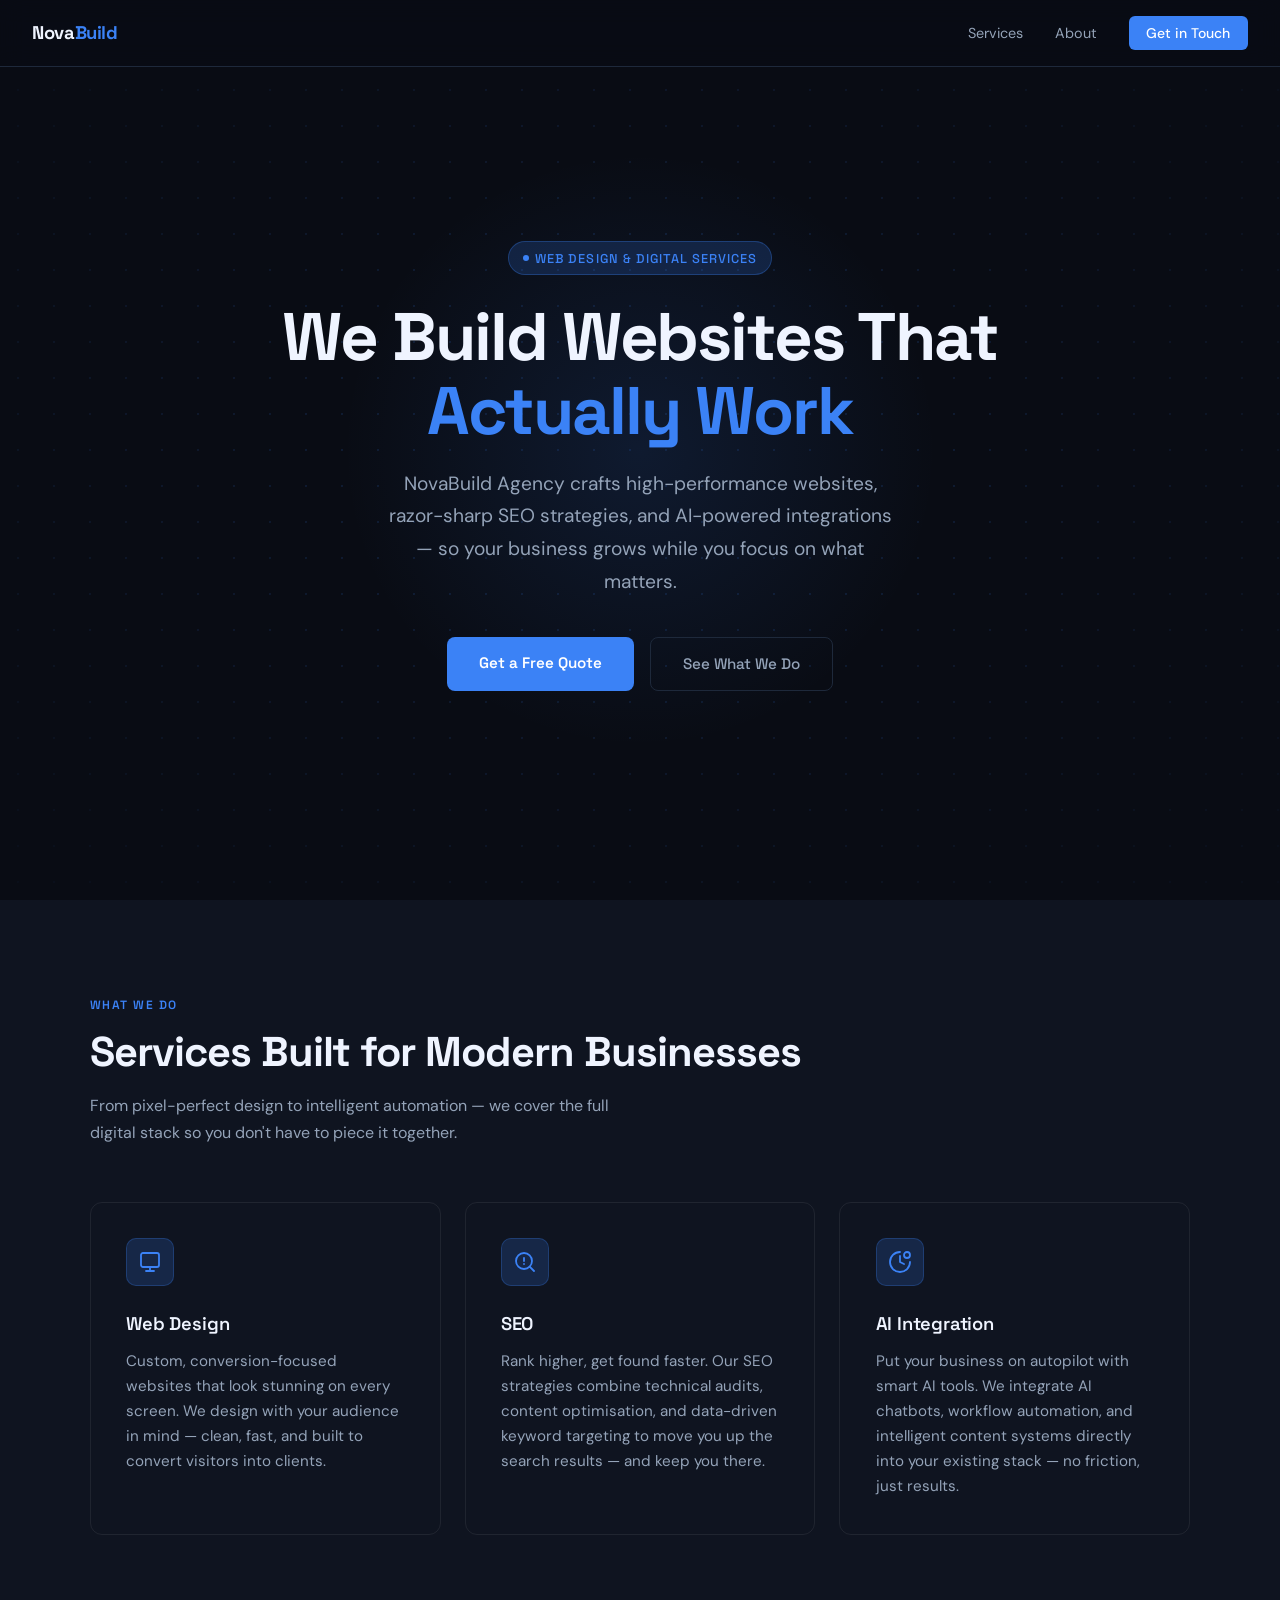
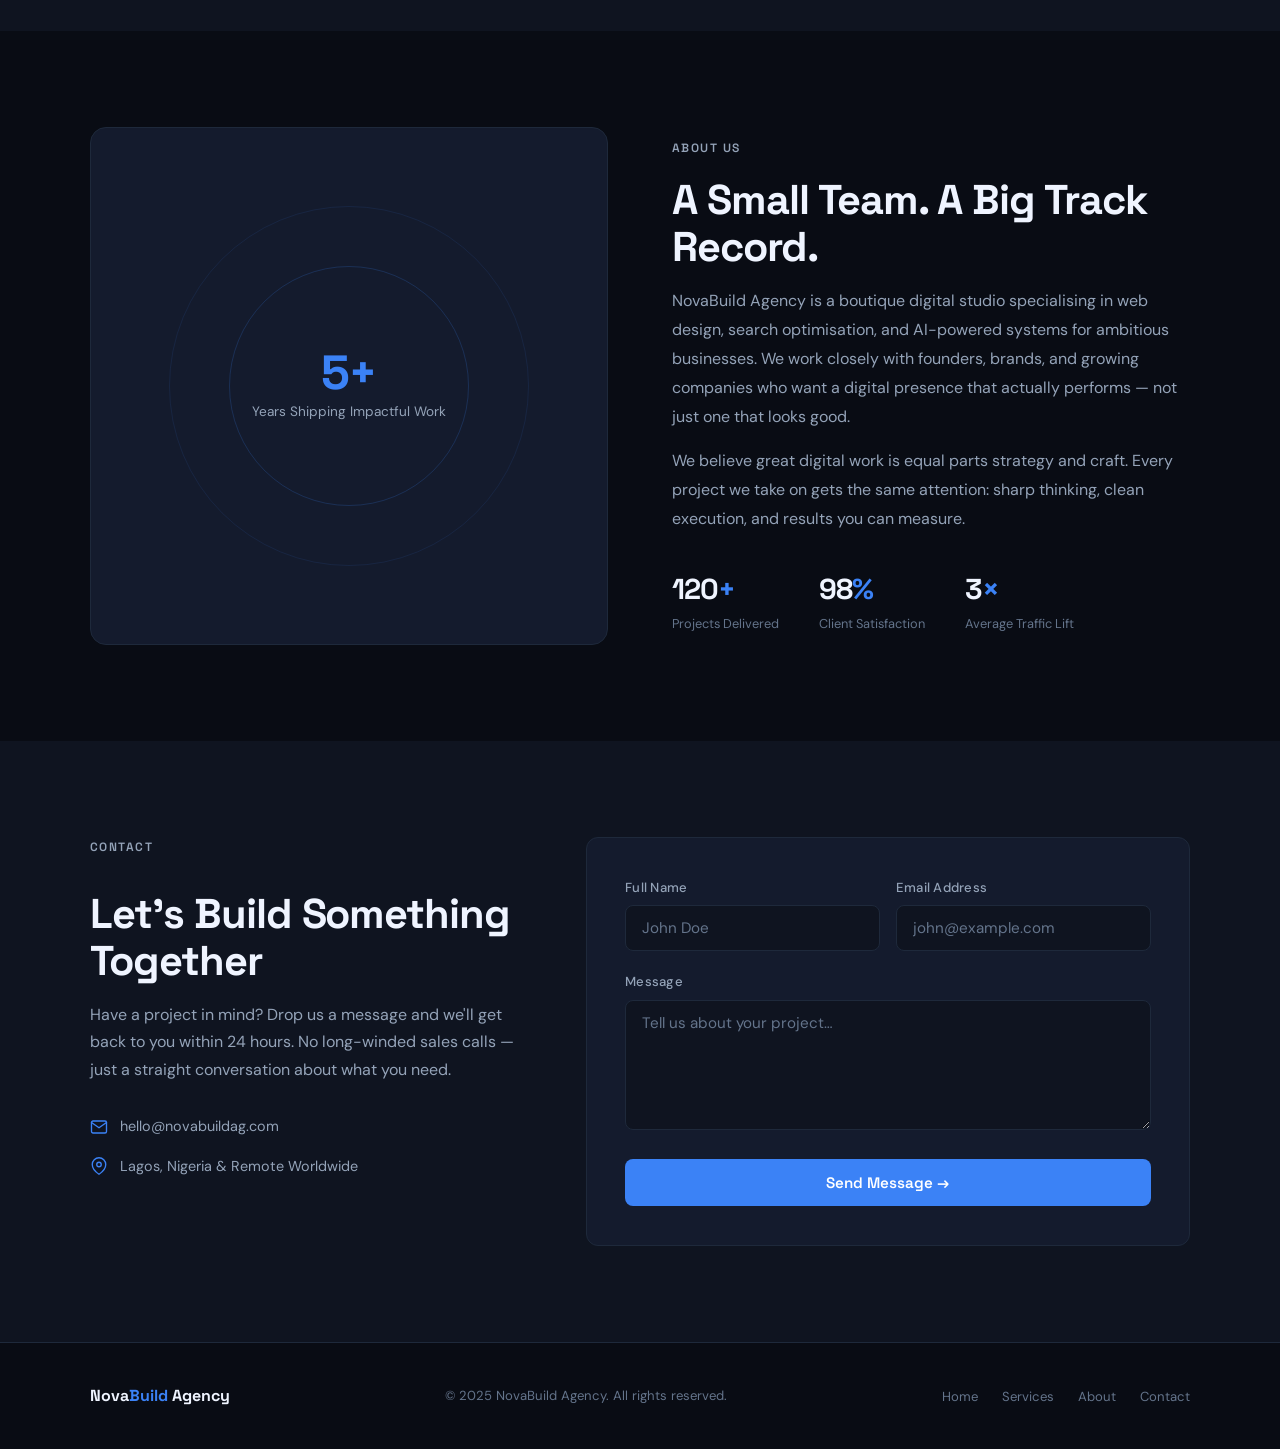
==== index.html @ 6977862b "Add files via upload add a new website" ====
<!DOCTYPE html>
<html lang="en">
<head>
  <meta charset="UTF-8" />
  <meta name="viewport" content="width=device-width, initial-scale=1.0" />
  <title>NovaBuild Agency — Web Design & Digital Services</title>
  <link rel="preconnect" href="https://fonts.googleapis.com" />
  <link rel="preconnect" href="https://fonts.gstatic.com" crossorigin />
  <link href="https://fonts.googleapis.com/css2?family=Space+Grotesk:wght@400;500;600;700&family=DM+Sans:ital,opsz,wght@0,9..40,400;0,9..40,500;1,9..40,400&display=swap" rel="stylesheet" />
  <style>
    /* ── Tokens ──────────────────────────────────────────── */
    :root {
      --bg:        #090C14;
      --surface:   #0F1420;
      --card:      #141B2D;
      --border:    #1E293B;
      --blue:      #3B82F6;
      --blue-dim:  #1D4ED8;
      --blue-glow: rgba(59,130,246,0.18);
      --text:      #EFF4FF;
      --muted:     #64748B;
      --sub:       #94A3B8;
      --font-display: 'Space Grotesk', sans-serif;
      --font-body:    'DM Sans', sans-serif;
      --radius:    12px;
      --transition: 0.25s ease;
    }

    /* ── Reset ───────────────────────────────────────────── */
    *, *::before, *::after { box-sizing: border-box; margin: 0; padding: 0; }
    html { scroll-behavior: smooth; }
    body {
      background: var(--bg);
      color: var(--text);
      font-family: var(--font-body);
      font-size: 1rem;
      line-height: 1.65;
      -webkit-font-smoothing: antialiased;
    }
    img { display: block; max-width: 100%; }
    a { color: inherit; text-decoration: none; }

    /* ── Nav ─────────────────────────────────────────────── */
    nav {
      position: fixed;
      top: 0; left: 0; right: 0;
      z-index: 100;
      display: flex;
      align-items: center;
      justify-content: space-between;
      padding: 1.1rem 2rem;
      background: rgba(9,12,20,0.85);
      backdrop-filter: blur(12px);
      border-bottom: 1px solid var(--border);
    }
    .nav-logo {
      font-family: var(--font-display);
      font-weight: 700;
      font-size: 1.15rem;
      letter-spacing: -0.02em;
    }
    .nav-logo span { color: var(--blue); }
    .nav-links {
      display: flex;
      gap: 2rem;
      list-style: none;
    }
    .nav-links a {
      font-size: 0.9rem;
      color: var(--sub);
      transition: color var(--transition);
    }
    .nav-links a:hover { color: var(--text); }
    .nav-cta {
      background: var(--blue);
      color: #fff !important;
      padding: 0.5rem 1.1rem;
      border-radius: 6px;
      font-weight: 500;
      font-size: 0.875rem !important;
      transition: background var(--transition) !important;
    }
    .nav-cta:hover { background: var(--blue-dim) !important; color: #fff !important; }

    /* ── Hero ────────────────────────────────────────────── */
    .hero {
      position: relative;
      min-height: 100vh;
      display: flex;
      align-items: center;
      justify-content: center;
      text-align: center;
      padding: 7rem 1.5rem 5rem;
      overflow: hidden;
    }
    /* dot-grid background */
    .hero::before {
      content: '';
      position: absolute;
      inset: 0;
      background-image: radial-gradient(circle, rgba(59,130,246,0.13) 1px, transparent 1px);
      background-size: 36px 36px;
      mask-image: radial-gradient(ellipse 80% 80% at 50% 50%, black 30%, transparent 100%);
      pointer-events: none;
    }
    /* blue radial glow */
    .hero::after {
      content: '';
      position: absolute;
      width: 600px; height: 600px;
      background: radial-gradient(circle, rgba(59,130,246,0.12) 0%, transparent 70%);
      top: 50%; left: 50%;
      transform: translate(-50%, -50%);
      pointer-events: none;
    }
    .hero-inner { position: relative; z-index: 1; max-width: 760px; }
    .hero-badge {
      display: inline-flex;
      align-items: center;
      gap: 0.4rem;
      font-size: 0.8rem;
      font-family: var(--font-display);
      font-weight: 500;
      letter-spacing: 0.08em;
      text-transform: uppercase;
      color: var(--blue);
      background: var(--blue-glow);
      border: 1px solid rgba(59,130,246,0.3);
      border-radius: 100px;
      padding: 0.35rem 0.9rem;
      margin-bottom: 1.6rem;
    }
    .hero-badge::before {
      content: '';
      width: 6px; height: 6px;
      background: var(--blue);
      border-radius: 50%;
      animation: pulse 2s ease-in-out infinite;
    }
    @keyframes pulse {
      0%, 100% { opacity: 1; transform: scale(1); }
      50%       { opacity: 0.5; transform: scale(0.8); }
    }
    .hero h1 {
      font-family: var(--font-display);
      font-size: clamp(2.4rem, 6vw, 4.2rem);
      font-weight: 700;
      line-height: 1.1;
      letter-spacing: -0.03em;
      margin-bottom: 1.2rem;
    }
    .hero h1 em {
      font-style: normal;
      color: var(--blue);
      position: relative;
    }
    .hero-sub {
      font-size: clamp(1rem, 2.5vw, 1.2rem);
      color: var(--sub);
      max-width: 520px;
      margin: 0 auto 2.4rem;
      line-height: 1.7;
    }
    .hero-actions {
      display: flex;
      gap: 1rem;
      justify-content: center;
      flex-wrap: wrap;
    }
    .btn-primary {
      background: var(--blue);
      color: #fff;
      padding: 0.85rem 2rem;
      border-radius: 8px;
      font-family: var(--font-display);
      font-weight: 600;
      font-size: 0.95rem;
      cursor: pointer;
      border: none;
      transition: background var(--transition), transform var(--transition), box-shadow var(--transition);
      box-shadow: 0 0 0 0 rgba(59,130,246,0);
    }
    .btn-primary:hover {
      background: var(--blue-dim);
      transform: translateY(-2px);
      box-shadow: 0 8px 32px rgba(59,130,246,0.35);
    }
    .btn-ghost {
      background: transparent;
      color: var(--sub);
      padding: 0.85rem 2rem;
      border-radius: 8px;
      font-family: var(--font-display);
      font-weight: 500;
      font-size: 0.95rem;
      cursor: pointer;
      border: 1px solid var(--border);
      transition: border-color var(--transition), color var(--transition);
    }
    .btn-ghost:hover { border-color: var(--blue); color: var(--text); }

    /* ── Section Shell ───────────────────────────────────── */
    section { padding: 6rem 1.5rem; }
    .container { max-width: 1100px; margin: 0 auto; }
    .section-label {
      font-family: var(--font-display);
      font-size: 0.75rem;
      font-weight: 600;
      letter-spacing: 0.12em;
      text-transform: uppercase;
      color: var(--blue);
      margin-bottom: 0.75rem;
    }
    .section-title {
      font-family: var(--font-display);
      font-size: clamp(1.8rem, 4vw, 2.6rem);
      font-weight: 700;
      letter-spacing: -0.025em;
      line-height: 1.15;
      margin-bottom: 1rem;
    }
    .section-desc {
      color: var(--sub);
      max-width: 520px;
      line-height: 1.7;
    }

    /* ── Services ────────────────────────────────────────── */
    #services { background: var(--surface); }
    .services-head { margin-bottom: 3.5rem; }
    .services-grid {
      display: grid;
      grid-template-columns: repeat(auto-fit, minmax(280px, 1fr));
      gap: 1.5rem;
    }
    .service-card {
      background: transparent;
      border: 1px solid rgba(255,255,255,0.07);
      border-radius: var(--radius);
      padding: 2.2rem;
      position: relative;
      overflow: hidden;
      transition: transform var(--transition), border-color var(--transition), box-shadow var(--transition), background var(--transition);
    }
    .service-card::before {
      content: '';
      position: absolute;
      top: 0; left: 0; right: 0;
      height: 2px;
      background: linear-gradient(90deg, transparent, var(--blue), transparent);
      opacity: 0;
      transition: opacity var(--transition);
    }
    .service-card:hover {
      background: rgba(59,130,246,0.04);
      transform: translateY(-6px);
      border-color: rgba(59,130,246,0.28);
      box-shadow: 0 20px 60px rgba(0,0,0,0.3), 0 0 40px rgba(59,130,246,0.06);
    }
    .service-card:hover::before { opacity: 1; }
    .service-icon {
      width: 48px; height: 48px;
      background: var(--blue-glow);
      border: 1px solid rgba(59,130,246,0.25);
      border-radius: 10px;
      display: flex;
      align-items: center;
      justify-content: center;
      margin-bottom: 1.4rem;
    }
    .service-icon svg { width: 24px; height: 24px; stroke: var(--blue); }
    .service-card h3 {
      font-family: var(--font-display);
      font-size: 1.15rem;
      font-weight: 600;
      margin-bottom: 0.6rem;
      letter-spacing: -0.01em;
    }
    .service-card p { color: var(--sub); font-size: 0.95rem; line-height: 1.65; }

    /* ── About ───────────────────────────────────────────── */
    #about { background: var(--bg); }
    .about-grid {
      display: grid;
      grid-template-columns: 1fr 1fr;
      gap: 4rem;
      align-items: center;
    }
    .about-visual {
      position: relative;
      aspect-ratio: 1;
      border-radius: 16px;
      background: var(--card);
      border: 1px solid var(--border);
      overflow: hidden;
      display: flex;
      align-items: center;
      justify-content: center;
    }
    .about-visual-inner {
      position: relative;
      z-index: 1;
      text-align: center;
    }
    /* Decorative rings */
    .about-visual::before,
    .about-visual::after {
      content: '';
      position: absolute;
      border-radius: 50%;
      border: 1px solid rgba(59,130,246,0.2);
    }
    .about-visual::before { width: 240px; height: 240px; top: 50%; left: 50%; transform: translate(-50%,-50%); }
    .about-visual::after  { width: 360px; height: 360px; top: 50%; left: 50%; transform: translate(-50%,-50%); opacity: 0.5; }
    .about-stat {
      font-family: var(--font-display);
      font-size: 3rem;
      font-weight: 700;
      color: var(--blue);
      letter-spacing: -0.04em;
      line-height: 1;
    }
    .about-stat-label {
      font-size: 0.85rem;
      color: var(--sub);
      margin-top: 0.3rem;
    }
    .about-stats {
      display: flex;
      gap: 2.5rem;
      margin-top: 2rem;
      flex-wrap: wrap;
    }
    .about-stat-item { text-align: left; }
    .about-stat-num {
      font-family: var(--font-display);
      font-size: 1.8rem;
      font-weight: 700;
      color: var(--text);
      letter-spacing: -0.03em;
    }
    .about-stat-num span { color: var(--blue); }
    .about-stat-desc { font-size: 0.8rem; color: var(--muted); }
    .about-text p { color: var(--sub); line-height: 1.8; margin-bottom: 1rem; }
    .about-text p:last-child { margin-bottom: 0; }

    /* ── Contact ─────────────────────────────────────────── */
    #contact { background: var(--surface); }
    .contact-grid {
      display: grid;
      grid-template-columns: 1fr 1.4fr;
      gap: 4rem;
      align-items: start;
    }
    .contact-info p { color: var(--sub); line-height: 1.7; margin-bottom: 2rem; }
    .contact-detail {
      display: flex;
      align-items: center;
      gap: 0.75rem;
      margin-bottom: 1rem;
      color: var(--sub);
      font-size: 0.9rem;
    }
    .contact-detail svg { width: 18px; height: 18px; stroke: var(--blue); flex-shrink: 0; }
    .contact-form {
      background: var(--card);
      border: 1px solid var(--border);
      border-radius: var(--radius);
      padding: 2.4rem;
    }
    .form-row { display: grid; grid-template-columns: 1fr 1fr; gap: 1rem; }
    .form-group { margin-bottom: 1.25rem; }
    .form-group label {
      display: block;
      font-size: 0.82rem;
      font-weight: 500;
      color: var(--sub);
      margin-bottom: 0.45rem;
      letter-spacing: 0.02em;
    }
    .form-group input,
    .form-group textarea {
      width: 100%;
      background: var(--surface);
      border: 1px solid var(--border);
      border-radius: 8px;
      padding: 0.75rem 1rem;
      color: var(--text);
      font-family: var(--font-body);
      font-size: 0.95rem;
      outline: none;
      transition: border-color var(--transition), box-shadow var(--transition);
    }
    .form-group input::placeholder,
    .form-group textarea::placeholder { color: var(--muted); }
    .form-group input:focus,
    .form-group textarea:focus {
      border-color: var(--blue);
      box-shadow: 0 0 0 3px rgba(59,130,246,0.12);
    }
    .form-group textarea { resize: vertical; min-height: 130px; }
    .form-submit {
      width: 100%;
      background: var(--blue);
      color: #fff;
      padding: 0.9rem;
      border-radius: 8px;
      border: none;
      font-family: var(--font-display);
      font-weight: 600;
      font-size: 0.95rem;
      cursor: pointer;
      transition: background var(--transition), box-shadow var(--transition), transform var(--transition);
    }
    .form-submit:hover {
      background: var(--blue-dim);
      box-shadow: 0 8px 28px rgba(59,130,246,0.3);
      transform: translateY(-1px);
    }

    /* ── Footer ──────────────────────────────────────────── */
    footer {
      background: var(--bg);
      border-top: 1px solid var(--border);
      padding: 2.5rem 1.5rem;
    }
    .footer-inner {
      max-width: 1100px;
      margin: 0 auto;
      display: flex;
      align-items: center;
      justify-content: space-between;
      flex-wrap: wrap;
      gap: 1rem;
    }
    .footer-logo {
      font-family: var(--font-display);
      font-weight: 700;
      font-size: 1rem;
    }
    .footer-logo span { color: var(--blue); }
    .footer-copy {
      font-size: 0.82rem;
      color: var(--muted);
    }
    .footer-links {
      display: flex;
      gap: 1.5rem;
      list-style: none;
    }
    .footer-links a {
      font-size: 0.82rem;
      color: var(--muted);
      transition: color var(--transition);
    }
    .footer-links a:hover { color: var(--text); }

    /* ── Mobile ──────────────────────────────────────────── */
    @media (max-width: 768px) {
      nav { padding: 1rem 1.25rem; }
      .nav-links { display: none; }
      .about-grid  { grid-template-columns: 1fr; gap: 2.5rem; }
      .about-visual { aspect-ratio: 16/9; }
      .contact-grid { grid-template-columns: 1fr; gap: 2.5rem; }
      .form-row { grid-template-columns: 1fr; }
      .footer-inner { flex-direction: column; text-align: center; }
      .footer-links { justify-content: center; }
    }
    @media (max-width: 480px) {
      section { padding: 4rem 1.25rem; }
      .hero { padding: 6rem 1.25rem 4rem; }
      .contact-form { padding: 1.6rem; }
    }

    /* ── Scroll reveal ───────────────────────────────────── */
    .reveal {
      opacity: 0;
      transform: translateY(28px);
      transition: opacity 0.6s ease, transform 0.6s ease;
    }
    .reveal.visible {
      opacity: 1;
      transform: none;
    }
    .reveal-delay-1 { transition-delay: 0.1s; }
    .reveal-delay-2 { transition-delay: 0.2s; }
    .reveal-delay-3 { transition-delay: 0.3s; }

    @media (prefers-reduced-motion: reduce) {
      .reveal { opacity: 1; transform: none; }
      .hero-badge::before { animation: none; }
    }
  </style>
</head>
<body>

  <!-- ── Nav ───────────────────────────────────────────── -->
  <nav>
    <div class="nav-logo">Nova<span>Build</span></div>
    <ul class="nav-links">
      <li><a href="#services">Services</a></li>
      <li><a href="#about">About</a></li>
      <li><a href="#contact" class="nav-cta">Get in Touch</a></li>
    </ul>
  </nav>

  <!-- ── Hero ──────────────────────────────────────────── -->
  <header class="hero" id="home">
    <div class="hero-inner">
      <div class="hero-badge">Web Design &amp; Digital Services</div>
      <h1>We Build Websites That <em>Actually Work</em></h1>
      <p class="hero-sub">NovaBuild Agency crafts high-performance websites, razor-sharp SEO strategies, and AI-powered integrations — so your business grows while you focus on what matters.</p>
      <div class="hero-actions">
        <a href="#contact" class="btn-primary">Get a Free Quote</a>
        <a href="#services" class="btn-ghost">See What We Do</a>
      </div>
    </div>
  </header>

  <!-- ── Services ──────────────────────────────────────── -->
  <section id="services">
    <div class="container">
      <div class="services-head reveal">
        <p class="section-label">What We Do</p>
        <h2 class="section-title">Services Built for Modern Businesses</h2>
        <p class="section-desc">From pixel-perfect design to intelligent automation — we cover the full digital stack so you don't have to piece it together.</p>
      </div>
      <div class="services-grid">

        <div class="service-card reveal reveal-delay-1">
          <div class="service-icon">
            <svg viewBox="0 0 24 24" fill="none" stroke-width="1.8" stroke-linecap="round" stroke-linejoin="round">
              <rect x="3" y="3" width="18" height="14" rx="2"/>
              <path d="M8 21h8M12 17v4"/>
            </svg>
          </div>
          <h3>Web Design</h3>
          <p>Custom, conversion-focused websites that look stunning on every screen. We design with your audience in mind — clean, fast, and built to convert visitors into clients.</p>
        </div>

        <div class="service-card reveal reveal-delay-2">
          <div class="service-icon">
            <svg viewBox="0 0 24 24" fill="none" stroke-width="1.8" stroke-linecap="round" stroke-linejoin="round">
              <circle cx="11" cy="11" r="8"/>
              <path d="m21 21-4.35-4.35M11 8v3M11 14h.01"/>
            </svg>
          </div>
          <h3>SEO</h3>
          <p>Rank higher, get found faster. Our SEO strategies combine technical audits, content optimisation, and data-driven keyword targeting to move you up the search results — and keep you there.</p>
        </div>

        <div class="service-card reveal reveal-delay-3">
          <div class="service-icon">
            <svg viewBox="0 0 24 24" fill="none" stroke-width="1.8" stroke-linecap="round" stroke-linejoin="round">
              <path d="M12 2a10 10 0 1 0 10 10"/>
              <path d="M12 6v6l4 2"/>
              <circle cx="19" cy="5" r="3"/>
            </svg>
          </div>
          <h3>AI Integration</h3>
          <p>Put your business on autopilot with smart AI tools. We integrate AI chatbots, workflow automation, and intelligent content systems directly into your existing stack — no friction, just results.</p>
        </div>

      </div>
    </div>
  </section>

  <!-- ── About ─────────────────────────────────────────── -->
  <section id="about">
    <div class="container">
      <div class="about-grid">

        <div class="about-visual reveal">
          <div class="about-visual-inner">
            <div class="about-stat">5+</div>
            <div class="about-stat-label">Years Shipping Impactful Work</div>
          </div>
        </div>

        <div class="about-text reveal reveal-delay-1">
          <p class="section-label">About Us</p>
          <h2 class="section-title">A Small Team. A Big Track Record.</h2>
          <p>NovaBuild Agency is a boutique digital studio specialising in web design, search optimisation, and AI-powered systems for ambitious businesses. We work closely with founders, brands, and growing companies who want a digital presence that actually performs — not just one that looks good.</p>
          <p>We believe great digital work is equal parts strategy and craft. Every project we take on gets the same attention: sharp thinking, clean execution, and results you can measure.</p>
          <div class="about-stats">
            <div class="about-stat-item">
              <div class="about-stat-num">120<span>+</span></div>
              <div class="about-stat-desc">Projects Delivered</div>
            </div>
            <div class="about-stat-item">
              <div class="about-stat-num">98<span>%</span></div>
              <div class="about-stat-desc">Client Satisfaction</div>
            </div>
            <div class="about-stat-item">
              <div class="about-stat-num">3<span>×</span></div>
              <div class="about-stat-desc">Average Traffic Lift</div>
            </div>
          </div>
        </div>

      </div>
    </div>
  </section>

  <!-- ── Contact ────────────────────────────────────────── -->
  <section id="contact">
    <div class="container">
      <div class="contact-grid">

        <div class="contact-info reveal">
          <p class="section-label">Contact</p>
          <h2 class="section-title">Let's Build Something Together</h2>
          <p>Have a project in mind? Drop us a message and we'll get back to you within 24 hours. No long-winded sales calls — just a straight conversation about what you need.</p>
          <div class="contact-detail">
            <svg viewBox="0 0 24 24" fill="none" stroke-width="1.8" stroke-linecap="round" stroke-linejoin="round">
              <path d="M4 4h16c1.1 0 2 .9 2 2v12c0 1.1-.9 2-2 2H4c-1.1 0-2-.9-2-2V6c0-1.1.9-2 2-2z"/>
              <polyline points="22,6 12,13 2,6"/>
            </svg>
            hello@novabuildag.com
          </div>
          <div class="contact-detail">
            <svg viewBox="0 0 24 24" fill="none" stroke-width="1.8" stroke-linecap="round" stroke-linejoin="round">
              <path d="M21 10c0 7-9 13-9 13s-9-6-9-13a9 9 0 0 1 18 0z"/>
              <circle cx="12" cy="10" r="3"/>
            </svg>
            Lagos, Nigeria &amp; Remote Worldwide
          </div>
        </div>

        <div class="contact-form reveal reveal-delay-1">
          <div class="form-row">
            <div class="form-group">
              <label for="name">Full Name</label>
              <input type="text" id="name" name="name" placeholder="John Doe" />
            </div>
            <div class="form-group">
              <label for="email">Email Address</label>
              <input type="email" id="email" name="email" placeholder="john@example.com" />
            </div>
          </div>
          <div class="form-group">
            <label for="message">Message</label>
            <textarea id="message" name="message" placeholder="Tell us about your project…"></textarea>
          </div>
          <button type="button" class="form-submit">Send Message →</button>
        </div>

      </div>
    </div>
  </section>

  <!-- ── Footer ─────────────────────────────────────────── -->
  <footer>
    <div class="footer-inner">
      <div class="footer-logo">Nova<span>Build</span> Agency</div>
      <p class="footer-copy">&copy; 2025 NovaBuild Agency. All rights reserved.</p>
      <ul class="footer-links">
        <li><a href="#home">Home</a></li>
        <li><a href="#services">Services</a></li>
        <li><a href="#about">About</a></li>
        <li><a href="#contact">Contact</a></li>
      </ul>
    </div>
  </footer>

  <!-- ── Smooth Scroll + Reveal JS ────────────────────────── -->
  <script>
    // Smooth scroll for all anchor links with nav offset compensation
    document.querySelectorAll('a[href^="#"]').forEach(link => {
      link.addEventListener('click', function (e) {
        const target = document.querySelector(this.getAttribute('href'));
        if (!target) return;
        e.preventDefault();
        const navHeight = document.querySelector('nav').offsetHeight;
        const top = target.getBoundingClientRect().top + window.scrollY - navHeight;
        window.scrollTo({ top, behavior: 'smooth' });
      });
    });

    // Scroll reveal
    const observer = new IntersectionObserver(
      (entries) => entries.forEach(e => { if (e.isIntersecting) e.target.classList.add('visible'); }),
      { threshold: 0.12 }
    );
    document.querySelectorAll('.reveal').forEach(el => observer.observe(el));
  </script>
</body>
</html>
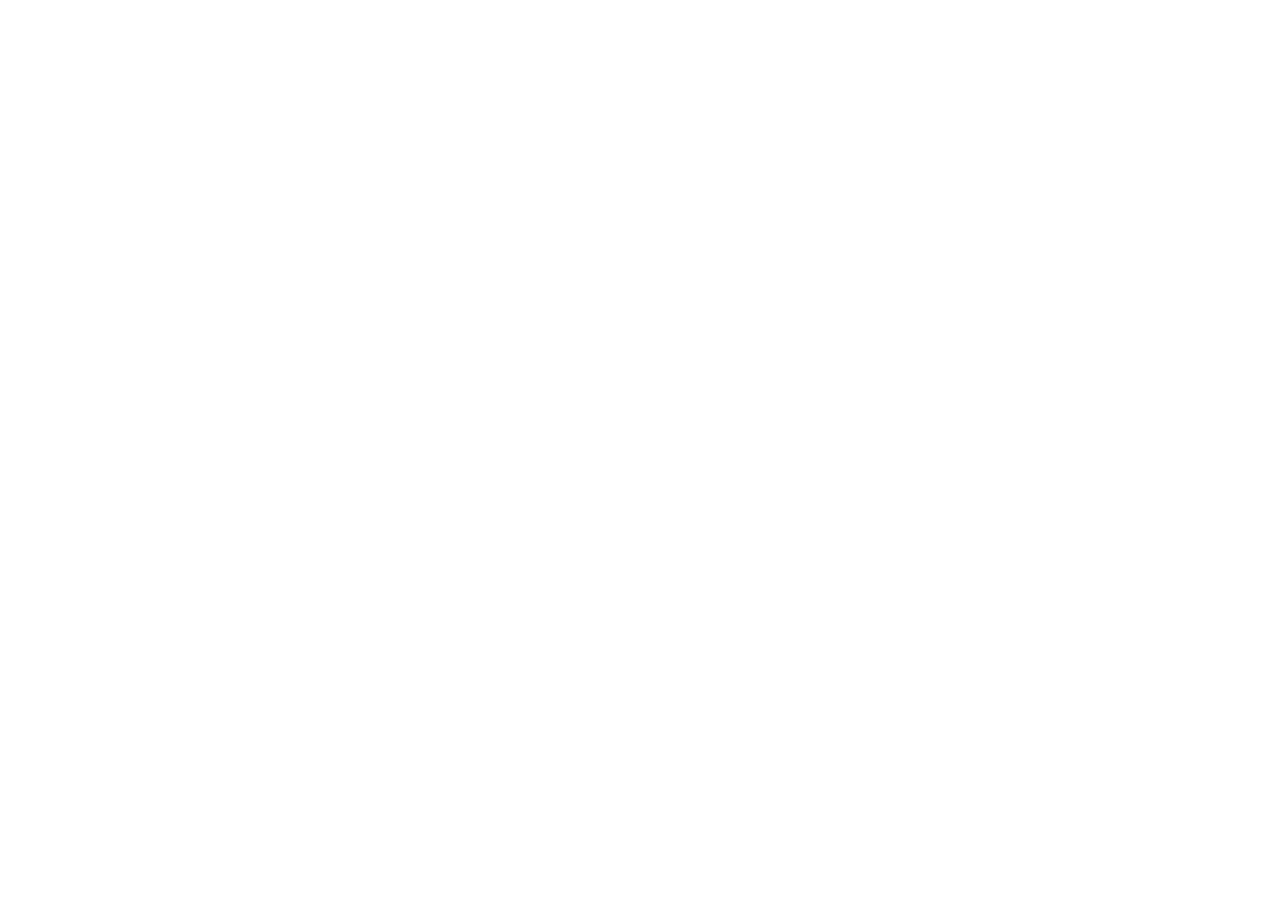
==== commit d37c78ff: "Implement random redirect functionality Added a redirect script to randomly select a destination lin" ====
--- a/index.html
+++ b/index.html
@@ -1,688 +1,59 @@
 <!DOCTYPE html>
 <html lang="en">
 <head>
-  <meta charset="UTF-8" />
-  <meta name="viewport" content="width=device-width, initial-scale=1.0" />
-  <title>NovaBuild Agency — Web Design & Digital Services</title>
-  <link rel="preconnect" href="https://fonts.googleapis.com" />
-  <link rel="preconnect" href="https://fonts.gstatic.com" crossorigin />
-  <link href="https://fonts.googleapis.com/css2?family=Space+Grotesk:wght@400;500;600;700&family=DM+Sans:ital,opsz,wght@0,9..40,400;0,9..40,500;1,9..40,400&display=swap" rel="stylesheet" />
-  <style>
-    /* ── Tokens ──────────────────────────────────────────── */
-    :root {
-      --bg:        #090C14;
-      --surface:   #0F1420;
-      --card:      #141B2D;
-      --border:    #1E293B;
-      --blue:      #3B82F6;
-      --blue-dim:  #1D4ED8;
-      --blue-glow: rgba(59,130,246,0.18);
-      --text:      #EFF4FF;
-      --muted:     #64748B;
-      --sub:       #94A3B8;
-      --font-display: 'Space Grotesk', sans-serif;
-      --font-body:    'DM Sans', sans-serif;
-      --radius:    12px;
-      --transition: 0.25s ease;
-    }
+    <meta charset="UTF-8">
 
-    /* ── Reset ───────────────────────────────────────────── */
-    *, *::before, *::after { box-sizing: border-box; margin: 0; padding: 0; }
-    html { scroll-behavior: smooth; }
-    body {
-      background: var(--bg);
-      color: var(--text);
-      font-family: var(--font-body);
-      font-size: 1rem;
-      line-height: 1.65;
-      -webkit-font-smoothing: antialiased;
-    }
-    img { display: block; max-width: 100%; }
-    a { color: inherit; text-decoration: none; }
+    <!-- Prevent the redirect page from sending its URL as a referrer -->
+    <meta name="referrer" content="no-referrer">
 
-    /* ── Nav ─────────────────────────────────────────────── */
-    nav {
-      position: fixed;
-      top: 0; left: 0; right: 0;
-      z-index: 100;
-      display: flex;
-      align-items: center;
-      justify-content: space-between;
-      padding: 1.1rem 2rem;
-      background: rgba(9,12,20,0.85);
-      backdrop-filter: blur(12px);
-      border-bottom: 1px solid var(--border);
-    }
-    .nav-logo {
-      font-family: var(--font-display);
-      font-weight: 700;
-      font-size: 1.15rem;
-      letter-spacing: -0.02em;
-    }
-    .nav-logo span { color: var(--blue); }
-    .nav-links {
-      display: flex;
-      gap: 2rem;
-      list-style: none;
-    }
-    .nav-links a {
-      font-size: 0.9rem;
-      color: var(--sub);
-      transition: color var(--transition);
-    }
-    .nav-links a:hover { color: var(--text); }
-    .nav-cta {
-      background: var(--blue);
-      color: #fff !important;
-      padding: 0.5rem 1.1rem;
-      border-radius: 6px;
-      font-weight: 500;
-      font-size: 0.875rem !important;
-      transition: background var(--transition) !important;
-    }
-    .nav-cta:hover { background: var(--blue-dim) !important; color: #fff !important; }
+    <meta name="viewport" content="width=device-width, initial-scale=1.0">
 
-    /* ── Hero ────────────────────────────────────────────── */
-    .hero {
-      position: relative;
-      min-height: 100vh;
-      display: flex;
-      align-items: center;
-      justify-content: center;
-      text-align: center;
-      padding: 7rem 1.5rem 5rem;
-      overflow: hidden;
-    }
-    /* dot-grid background */
-    .hero::before {
-      content: '';
-      position: absolute;
-      inset: 0;
-      background-image: radial-gradient(circle, rgba(59,130,246,0.13) 1px, transparent 1px);
-      background-size: 36px 36px;
-      mask-image: radial-gradient(ellipse 80% 80% at 50% 50%, black 30%, transparent 100%);
-      pointer-events: none;
-    }
-    /* blue radial glow */
-    .hero::after {
-      content: '';
-      position: absolute;
-      width: 600px; height: 600px;
-      background: radial-gradient(circle, rgba(59,130,246,0.12) 0%, transparent 70%);
-      top: 50%; left: 50%;
-      transform: translate(-50%, -50%);
-      pointer-events: none;
-    }
-    .hero-inner { position: relative; z-index: 1; max-width: 760px; }
-    .hero-badge {
-      display: inline-flex;
-      align-items: center;
-      gap: 0.4rem;
-      font-size: 0.8rem;
-      font-family: var(--font-display);
-      font-weight: 500;
-      letter-spacing: 0.08em;
-      text-transform: uppercase;
-      color: var(--blue);
-      background: var(--blue-glow);
-      border: 1px solid rgba(59,130,246,0.3);
-      border-radius: 100px;
-      padding: 0.35rem 0.9rem;
-      margin-bottom: 1.6rem;
-    }
-    .hero-badge::before {
-      content: '';
-      width: 6px; height: 6px;
-      background: var(--blue);
-      border-radius: 50%;
-      animation: pulse 2s ease-in-out infinite;
-    }
-    @keyframes pulse {
-      0%, 100% { opacity: 1; transform: scale(1); }
-      50%       { opacity: 0.5; transform: scale(0.8); }
-    }
-    .hero h1 {
-      font-family: var(--font-display);
-      font-size: clamp(2.4rem, 6vw, 4.2rem);
-      font-weight: 700;
-      line-height: 1.1;
-      letter-spacing: -0.03em;
-      margin-bottom: 1.2rem;
-    }
-    .hero h1 em {
-      font-style: normal;
-      color: var(--blue);
-      position: relative;
-    }
-    .hero-sub {
-      font-size: clamp(1rem, 2.5vw, 1.2rem);
-      color: var(--sub);
-      max-width: 520px;
-      margin: 0 auto 2.4rem;
-      line-height: 1.7;
-    }
-    .hero-actions {
-      display: flex;
-      gap: 1rem;
-      justify-content: center;
-      flex-wrap: wrap;
-    }
-    .btn-primary {
-      background: var(--blue);
-      color: #fff;
-      padding: 0.85rem 2rem;
-      border-radius: 8px;
-      font-family: var(--font-display);
-      font-weight: 600;
-      font-size: 0.95rem;
-      cursor: pointer;
-      border: none;
-      transition: background var(--transition), transform var(--transition), box-shadow var(--transition);
-      box-shadow: 0 0 0 0 rgba(59,130,246,0);
-    }
-    .btn-primary:hover {
-      background: var(--blue-dim);
-      transform: translateY(-2px);
-      box-shadow: 0 8px 32px rgba(59,130,246,0.35);
-    }
-    .btn-ghost {
-      background: transparent;
-      color: var(--sub);
-      padding: 0.85rem 2rem;
-      border-radius: 8px;
-      font-family: var(--font-display);
-      font-weight: 500;
-      font-size: 0.95rem;
-      cursor: pointer;
-      border: 1px solid var(--border);
-      transition: border-color var(--transition), color var(--transition);
-    }
-    .btn-ghost:hover { border-color: var(--blue); color: var(--text); }
+    <title>Redirecting...</title>
 
-    /* ── Section Shell ───────────────────────────────────── */
-    section { padding: 6rem 1.5rem; }
-    .container { max-width: 1100px; margin: 0 auto; }
-    .section-label {
-      font-family: var(--font-display);
-      font-size: 0.75rem;
-      font-weight: 600;
-      letter-spacing: 0.12em;
-      text-transform: uppercase;
-      color: var(--blue);
-      margin-bottom: 0.75rem;
-    }
-    .section-title {
-      font-family: var(--font-display);
-      font-size: clamp(1.8rem, 4vw, 2.6rem);
-      font-weight: 700;
-      letter-spacing: -0.025em;
-      line-height: 1.15;
-      margin-bottom: 1rem;
-    }
-    .section-desc {
-      color: var(--sub);
-      max-width: 520px;
-      line-height: 1.7;
-    }
+    <script>
+        // =====================================================
+        // YOUR RANDOM DESTINATION LINKS
+        // =====================================================
 
-    /* ── Services ────────────────────────────────────────── */
-    #services { background: var(--surface); }
-    .services-head { margin-bottom: 3.5rem; }
-    .services-grid {
-      display: grid;
-      grid-template-columns: repeat(auto-fit, minmax(280px, 1fr));
-      gap: 1.5rem;
-    }
-    .service-card {
-      background: transparent;
-      border: 1px solid rgba(255,255,255,0.07);
-      border-radius: var(--radius);
-      padding: 2.2rem;
-      position: relative;
-      overflow: hidden;
-      transition: transform var(--transition), border-color var(--transition), box-shadow var(--transition), background var(--transition);
-    }
-    .service-card::before {
-      content: '';
-      position: absolute;
-      top: 0; left: 0; right: 0;
-      height: 2px;
-      background: linear-gradient(90deg, transparent, var(--blue), transparent);
-      opacity: 0;
-      transition: opacity var(--transition);
-    }
-    .service-card:hover {
-      background: rgba(59,130,246,0.04);
-      transform: translateY(-6px);
-      border-color: rgba(59,130,246,0.28);
-      box-shadow: 0 20px 60px rgba(0,0,0,0.3), 0 0 40px rgba(59,130,246,0.06);
-    }
-    .service-card:hover::before { opacity: 1; }
-    .service-icon {
-      width: 48px; height: 48px;
-      background: var(--blue-glow);
-      border: 1px solid rgba(59,130,246,0.25);
-      border-radius: 10px;
-      display: flex;
-      align-items: center;
-      justify-content: center;
-      margin-bottom: 1.4rem;
-    }
-    .service-icon svg { width: 24px; height: 24px; stroke: var(--blue); }
-    .service-card h3 {
-      font-family: var(--font-display);
-      font-size: 1.15rem;
-      font-weight: 600;
-      margin-bottom: 0.6rem;
-      letter-spacing: -0.01em;
-    }
-    .service-card p { color: var(--sub); font-size: 0.95rem; line-height: 1.65; }
+        const links = [
+            "https://fanve.pages.dev/",
+            "https://dreambabe.pages.dev/"
 
-    /* ── About ───────────────────────────────────────────── */
-    #about { background: var(--bg); }
-    .about-grid {
-      display: grid;
-      grid-template-columns: 1fr 1fr;
-      gap: 4rem;
-      align-items: center;
-    }
-    .about-visual {
-      position: relative;
-      aspect-ratio: 1;
-      border-radius: 16px;
-      background: var(--card);
-      border: 1px solid var(--border);
-      overflow: hidden;
-      display: flex;
-      align-items: center;
-      justify-content: center;
-    }
-    .about-visual-inner {
-      position: relative;
-      z-index: 1;
-      text-align: center;
-    }
-    /* Decorative rings */
-    .about-visual::before,
-    .about-visual::after {
-      content: '';
-      position: absolute;
-      border-radius: 50%;
-      border: 1px solid rgba(59,130,246,0.2);
-    }
-    .about-visual::before { width: 240px; height: 240px; top: 50%; left: 50%; transform: translate(-50%,-50%); }
-    .about-visual::after  { width: 360px; height: 360px; top: 50%; left: 50%; transform: translate(-50%,-50%); opacity: 0.5; }
-    .about-stat {
-      font-family: var(--font-display);
-      font-size: 3rem;
-      font-weight: 700;
-      color: var(--blue);
-      letter-spacing: -0.04em;
-      line-height: 1;
-    }
-    .about-stat-label {
-      font-size: 0.85rem;
-      color: var(--sub);
-      margin-top: 0.3rem;
-    }
-    .about-stats {
-      display: flex;
-      gap: 2.5rem;
-      margin-top: 2rem;
-      flex-wrap: wrap;
-    }
-    .about-stat-item { text-align: left; }
-    .about-stat-num {
-      font-family: var(--font-display);
-      font-size: 1.8rem;
-      font-weight: 700;
-      color: var(--text);
-      letter-spacing: -0.03em;
-    }
-    .about-stat-num span { color: var(--blue); }
-    .about-stat-desc { font-size: 0.8rem; color: var(--muted); }
-    .about-text p { color: var(--sub); line-height: 1.8; margin-bottom: 1rem; }
-    .about-text p:last-child { margin-bottom: 0; }
+            // Add more links below if needed:
+            // "https://example.com/page-six",
+            // "https://example.com/page-seven"
+        ];
 
-    /* ── Contact ─────────────────────────────────────────── */
-    #contact { background: var(--surface); }
-    .contact-grid {
-      display: grid;
-      grid-template-columns: 1fr 1.4fr;
-      gap: 4rem;
-      align-items: start;
-    }
-    .contact-info p { color: var(--sub); line-height: 1.7; margin-bottom: 2rem; }
-    .contact-detail {
-      display: flex;
-      align-items: center;
-      gap: 0.75rem;
-      margin-bottom: 1rem;
-      color: var(--sub);
-      font-size: 0.9rem;
-    }
-    .contact-detail svg { width: 18px; height: 18px; stroke: var(--blue); flex-shrink: 0; }
-    .contact-form {
-      background: var(--card);
-      border: 1px solid var(--border);
-      border-radius: var(--radius);
-      padding: 2.4rem;
-    }
-    .form-row { display: grid; grid-template-columns: 1fr 1fr; gap: 1rem; }
-    .form-group { margin-bottom: 1.25rem; }
-    .form-group label {
-      display: block;
-      font-size: 0.82rem;
-      font-weight: 500;
-      color: var(--sub);
-      margin-bottom: 0.45rem;
-      letter-spacing: 0.02em;
-    }
-    .form-group input,
-    .form-group textarea {
-      width: 100%;
-      background: var(--surface);
-      border: 1px solid var(--border);
-      border-radius: 8px;
-      padding: 0.75rem 1rem;
-      color: var(--text);
-      font-family: var(--font-body);
-      font-size: 0.95rem;
-      outline: none;
-      transition: border-color var(--transition), box-shadow var(--transition);
-    }
-    .form-group input::placeholder,
-    .form-group textarea::placeholder { color: var(--muted); }
-    .form-group input:focus,
-    .form-group textarea:focus {
-      border-color: var(--blue);
-      box-shadow: 0 0 0 3px rgba(59,130,246,0.12);
-    }
-    .form-group textarea { resize: vertical; min-height: 130px; }
-    .form-submit {
-      width: 100%;
-      background: var(--blue);
-      color: #fff;
-      padding: 0.9rem;
-      border-radius: 8px;
-      border: none;
-      font-family: var(--font-display);
-      font-weight: 600;
-      font-size: 0.95rem;
-      cursor: pointer;
-      transition: background var(--transition), box-shadow var(--transition), transform var(--transition);
-    }
-    .form-submit:hover {
-      background: var(--blue-dim);
-      box-shadow: 0 8px 28px rgba(59,130,246,0.3);
-      transform: translateY(-1px);
-    }
 
-    /* ── Footer ──────────────────────────────────────────── */
-    footer {
-      background: var(--bg);
-      border-top: 1px solid var(--border);
-      padding: 2.5rem 1.5rem;
-    }
-    .footer-inner {
-      max-width: 1100px;
-      margin: 0 auto;
-      display: flex;
-      align-items: center;
-      justify-content: space-between;
-      flex-wrap: wrap;
-      gap: 1rem;
-    }
-    .footer-logo {
-      font-family: var(--font-display);
-      font-weight: 700;
-      font-size: 1rem;
-    }
-    .footer-logo span { color: var(--blue); }
-    .footer-copy {
-      font-size: 0.82rem;
-      color: var(--muted);
-    }
-    .footer-links {
-      display: flex;
-      gap: 1.5rem;
-      list-style: none;
-    }
-    .footer-links a {
-      font-size: 0.82rem;
-      color: var(--muted);
-      transition: color var(--transition);
-    }
-    .footer-links a:hover { color: var(--text); }
+        // =====================================================
+        // RANDOMLY SELECT ONE LINK
+        // =====================================================
 
-    /* ── Mobile ──────────────────────────────────────────── */
-    @media (max-width: 768px) {
-      nav { padding: 1rem 1.25rem; }
-      .nav-links { display: none; }
-      .about-grid  { grid-template-columns: 1fr; gap: 2.5rem; }
-      .about-visual { aspect-ratio: 16/9; }
-      .contact-grid { grid-template-columns: 1fr; gap: 2.5rem; }
-      .form-row { grid-template-columns: 1fr; }
-      .footer-inner { flex-direction: column; text-align: center; }
-      .footer-links { justify-content: center; }
-    }
-    @media (max-width: 480px) {
-      section { padding: 4rem 1.25rem; }
-      .hero { padding: 6rem 1.25rem 4rem; }
-      .contact-form { padding: 1.6rem; }
-    }
+        if (links.length > 0) {
 
-    /* ── Scroll reveal ───────────────────────────────────── */
-    .reveal {
-      opacity: 0;
-      transform: translateY(28px);
-      transition: opacity 0.6s ease, transform 0.6s ease;
-    }
-    .reveal.visible {
-      opacity: 1;
-      transform: none;
-    }
-    .reveal-delay-1 { transition-delay: 0.1s; }
-    .reveal-delay-2 { transition-delay: 0.2s; }
-    .reveal-delay-3 { transition-delay: 0.3s; }
+            const randomIndex = Math.floor(
+                Math.random() * links.length
+            );
 
-    @media (prefers-reduced-motion: reduce) {
-      .reveal { opacity: 1; transform: none; }
-      .hero-badge::before { animation: none; }
-    }
-  </style>
+            const destination = links[randomIndex];
+
+
+            // =================================================
+            // IMMEDIATELY REDIRECT
+            // =================================================
+
+            window.location.replace(destination);
+
+        } else {
+
+            // Fallback if no links have been added
+            document.write("No destination links available.");
+
+        }
+    </script>
 </head>
+
 <body>
-
-  <!-- ── Nav ───────────────────────────────────────────── -->
-  <nav>
-    <div class="nav-logo">Nova<span>Build</span></div>
-    <ul class="nav-links">
-      <li><a href="#services">Services</a></li>
-      <li><a href="#about">About</a></li>
-      <li><a href="#contact" class="nav-cta">Get in Touch</a></li>
-    </ul>
-  </nav>
-
-  <!-- ── Hero ──────────────────────────────────────────── -->
-  <header class="hero" id="home">
-    <div class="hero-inner">
-      <div class="hero-badge">Web Design &amp; Digital Services</div>
-      <h1>We Build Websites That <em>Actually Work</em></h1>
-      <p class="hero-sub">NovaBuild Agency crafts high-performance websites, razor-sharp SEO strategies, and AI-powered integrations — so your business grows while you focus on what matters.</p>
-      <div class="hero-actions">
-        <a href="#contact" class="btn-primary">Get a Free Quote</a>
-        <a href="#services" class="btn-ghost">See What We Do</a>
-      </div>
-    </div>
-  </header>
-
-  <!-- ── Services ──────────────────────────────────────── -->
-  <section id="services">
-    <div class="container">
-      <div class="services-head reveal">
-        <p class="section-label">What We Do</p>
-        <h2 class="section-title">Services Built for Modern Businesses</h2>
-        <p class="section-desc">From pixel-perfect design to intelligent automation — we cover the full digital stack so you don't have to piece it together.</p>
-      </div>
-      <div class="services-grid">
-
-        <div class="service-card reveal reveal-delay-1">
-          <div class="service-icon">
-            <svg viewBox="0 0 24 24" fill="none" stroke-width="1.8" stroke-linecap="round" stroke-linejoin="round">
-              <rect x="3" y="3" width="18" height="14" rx="2"/>
-              <path d="M8 21h8M12 17v4"/>
-            </svg>
-          </div>
-          <h3>Web Design</h3>
-          <p>Custom, conversion-focused websites that look stunning on every screen. We design with your audience in mind — clean, fast, and built to convert visitors into clients.</p>
-        </div>
-
-        <div class="service-card reveal reveal-delay-2">
-          <div class="service-icon">
-            <svg viewBox="0 0 24 24" fill="none" stroke-width="1.8" stroke-linecap="round" stroke-linejoin="round">
-              <circle cx="11" cy="11" r="8"/>
-              <path d="m21 21-4.35-4.35M11 8v3M11 14h.01"/>
-            </svg>
-          </div>
-          <h3>SEO</h3>
-          <p>Rank higher, get found faster. Our SEO strategies combine technical audits, content optimisation, and data-driven keyword targeting to move you up the search results — and keep you there.</p>
-        </div>
-
-        <div class="service-card reveal reveal-delay-3">
-          <div class="service-icon">
-            <svg viewBox="0 0 24 24" fill="none" stroke-width="1.8" stroke-linecap="round" stroke-linejoin="round">
-              <path d="M12 2a10 10 0 1 0 10 10"/>
-              <path d="M12 6v6l4 2"/>
-              <circle cx="19" cy="5" r="3"/>
-            </svg>
-          </div>
-          <h3>AI Integration</h3>
-          <p>Put your business on autopilot with smart AI tools. We integrate AI chatbots, workflow automation, and intelligent content systems directly into your existing stack — no friction, just results.</p>
-        </div>
-
-      </div>
-    </div>
-  </section>
-
-  <!-- ── About ─────────────────────────────────────────── -->
-  <section id="about">
-    <div class="container">
-      <div class="about-grid">
-
-        <div class="about-visual reveal">
-          <div class="about-visual-inner">
-            <div class="about-stat">5+</div>
-            <div class="about-stat-label">Years Shipping Impactful Work</div>
-          </div>
-        </div>
-
-        <div class="about-text reveal reveal-delay-1">
-          <p class="section-label">About Us</p>
-          <h2 class="section-title">A Small Team. A Big Track Record.</h2>
-          <p>NovaBuild Agency is a boutique digital studio specialising in web design, search optimisation, and AI-powered systems for ambitious businesses. We work closely with founders, brands, and growing companies who want a digital presence that actually performs — not just one that looks good.</p>
-          <p>We believe great digital work is equal parts strategy and craft. Every project we take on gets the same attention: sharp thinking, clean execution, and results you can measure.</p>
-          <div class="about-stats">
-            <div class="about-stat-item">
-              <div class="about-stat-num">120<span>+</span></div>
-              <div class="about-stat-desc">Projects Delivered</div>
-            </div>
-            <div class="about-stat-item">
-              <div class="about-stat-num">98<span>%</span></div>
-              <div class="about-stat-desc">Client Satisfaction</div>
-            </div>
-            <div class="about-stat-item">
-              <div class="about-stat-num">3<span>×</span></div>
-              <div class="about-stat-desc">Average Traffic Lift</div>
-            </div>
-          </div>
-        </div>
-
-      </div>
-    </div>
-  </section>
-
-  <!-- ── Contact ────────────────────────────────────────── -->
-  <section id="contact">
-    <div class="container">
-      <div class="contact-grid">
-
-        <div class="contact-info reveal">
-          <p class="section-label">Contact</p>
-          <h2 class="section-title">Let's Build Something Together</h2>
-          <p>Have a project in mind? Drop us a message and we'll get back to you within 24 hours. No long-winded sales calls — just a straight conversation about what you need.</p>
-          <div class="contact-detail">
-            <svg viewBox="0 0 24 24" fill="none" stroke-width="1.8" stroke-linecap="round" stroke-linejoin="round">
-              <path d="M4 4h16c1.1 0 2 .9 2 2v12c0 1.1-.9 2-2 2H4c-1.1 0-2-.9-2-2V6c0-1.1.9-2 2-2z"/>
-              <polyline points="22,6 12,13 2,6"/>
-            </svg>
-            hello@novabuildag.com
-          </div>
-          <div class="contact-detail">
-            <svg viewBox="0 0 24 24" fill="none" stroke-width="1.8" stroke-linecap="round" stroke-linejoin="round">
-              <path d="M21 10c0 7-9 13-9 13s-9-6-9-13a9 9 0 0 1 18 0z"/>
-              <circle cx="12" cy="10" r="3"/>
-            </svg>
-            Lagos, Nigeria &amp; Remote Worldwide
-          </div>
-        </div>
-
-        <div class="contact-form reveal reveal-delay-1">
-          <div class="form-row">
-            <div class="form-group">
-              <label for="name">Full Name</label>
-              <input type="text" id="name" name="name" placeholder="John Doe" />
-            </div>
-            <div class="form-group">
-              <label for="email">Email Address</label>
-              <input type="email" id="email" name="email" placeholder="john@example.com" />
-            </div>
-          </div>
-          <div class="form-group">
-            <label for="message">Message</label>
-            <textarea id="message" name="message" placeholder="Tell us about your project…"></textarea>
-          </div>
-          <button type="button" class="form-submit">Send Message →</button>
-        </div>
-
-      </div>
-    </div>
-  </section>
-
-  <!-- ── Footer ─────────────────────────────────────────── -->
-  <footer>
-    <div class="footer-inner">
-      <div class="footer-logo">Nova<span>Build</span> Agency</div>
-      <p class="footer-copy">&copy; 2025 NovaBuild Agency. All rights reserved.</p>
-      <ul class="footer-links">
-        <li><a href="#home">Home</a></li>
-        <li><a href="#services">Services</a></li>
-        <li><a href="#about">About</a></li>
-        <li><a href="#contact">Contact</a></li>
-      </ul>
-    </div>
-  </footer>
-
-  <!-- ── Smooth Scroll + Reveal JS ────────────────────────── -->
-  <script>
-    // Smooth scroll for all anchor links with nav offset compensation
-    document.querySelectorAll('a[href^="#"]').forEach(link => {
-      link.addEventListener('click', function (e) {
-        const target = document.querySelector(this.getAttribute('href'));
-        if (!target) return;
-        e.preventDefault();
-        const navHeight = document.querySelector('nav').offsetHeight;
-        const top = target.getBoundingClientRect().top + window.scrollY - navHeight;
-        window.scrollTo({ top, behavior: 'smooth' });
-      });
-    });
-
-    // Scroll reveal
-    const observer = new IntersectionObserver(
-      (entries) => entries.forEach(e => { if (e.isIntersecting) e.target.classList.add('visible'); }),
-      { threshold: 0.12 }
-    );
-    document.querySelectorAll('.reveal').forEach(el => observer.observe(el));
-  </script>
 </body>
-</html>+</html>
+```
